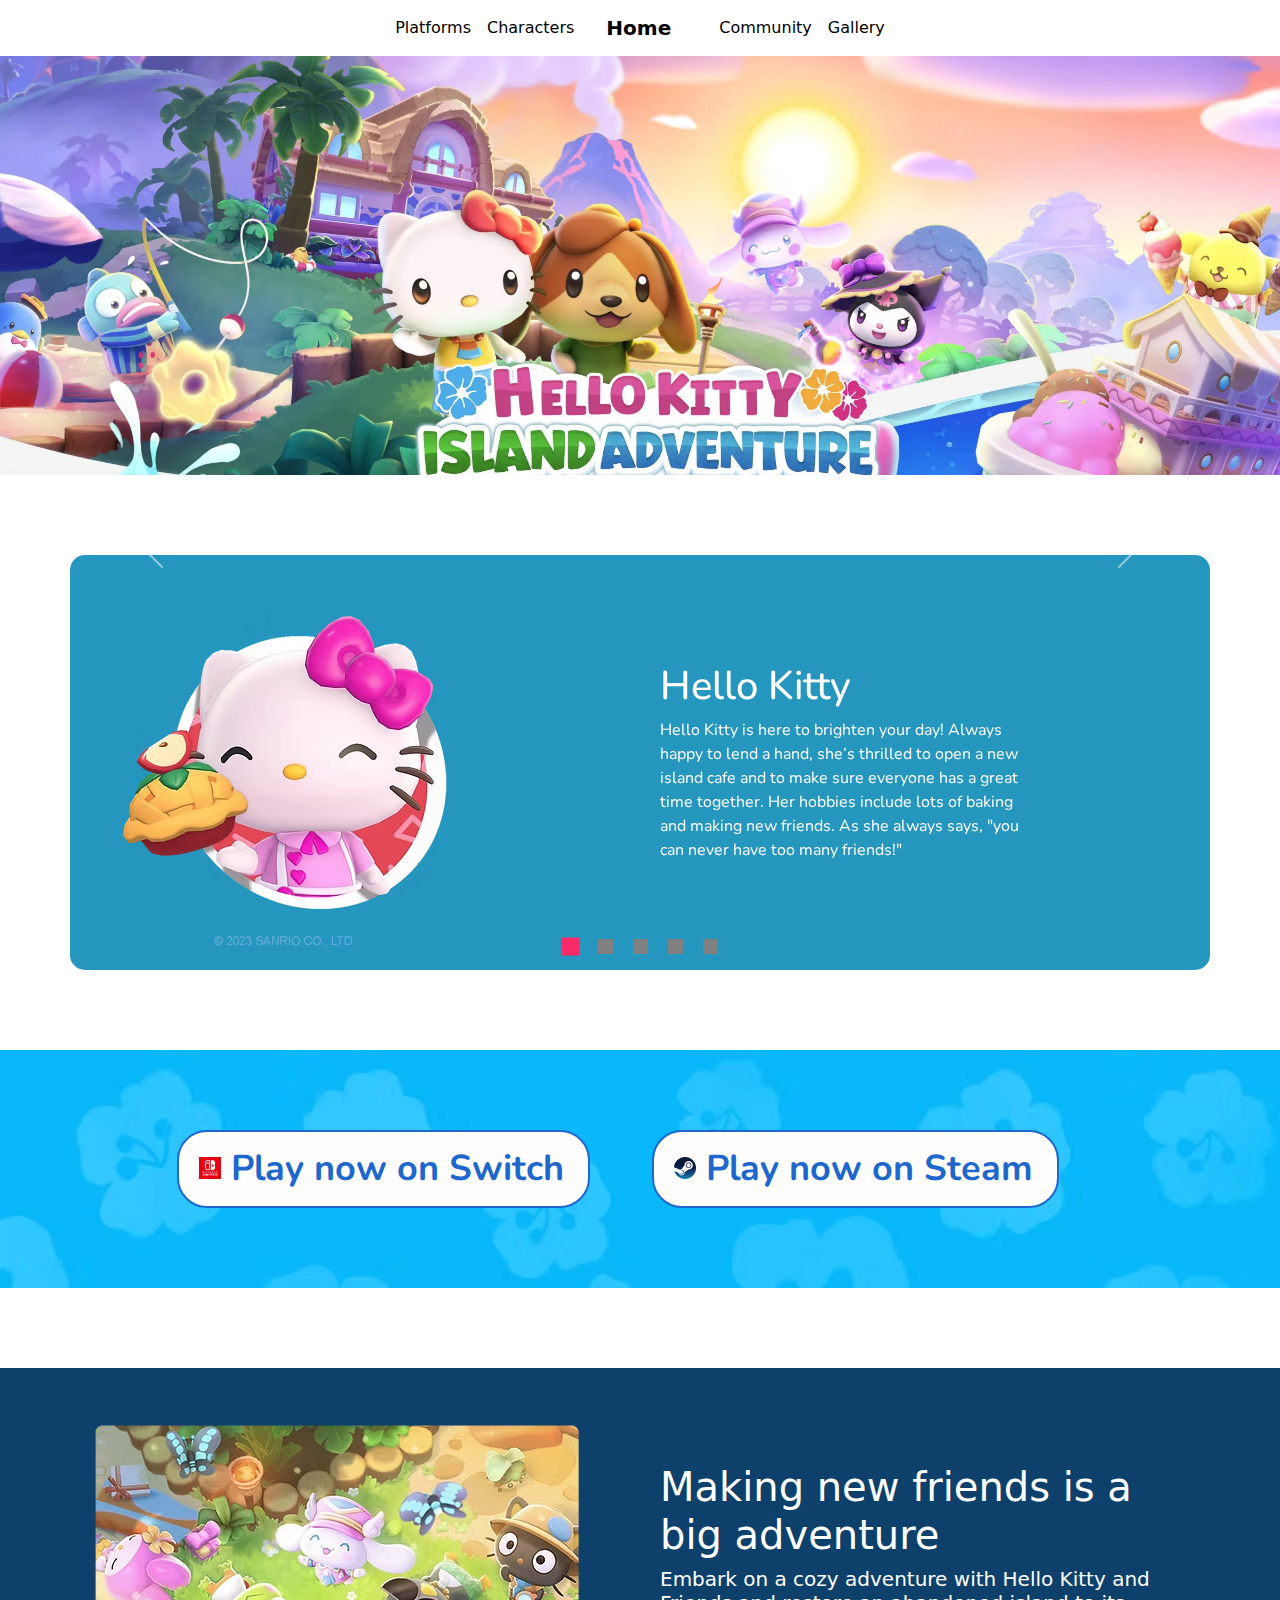
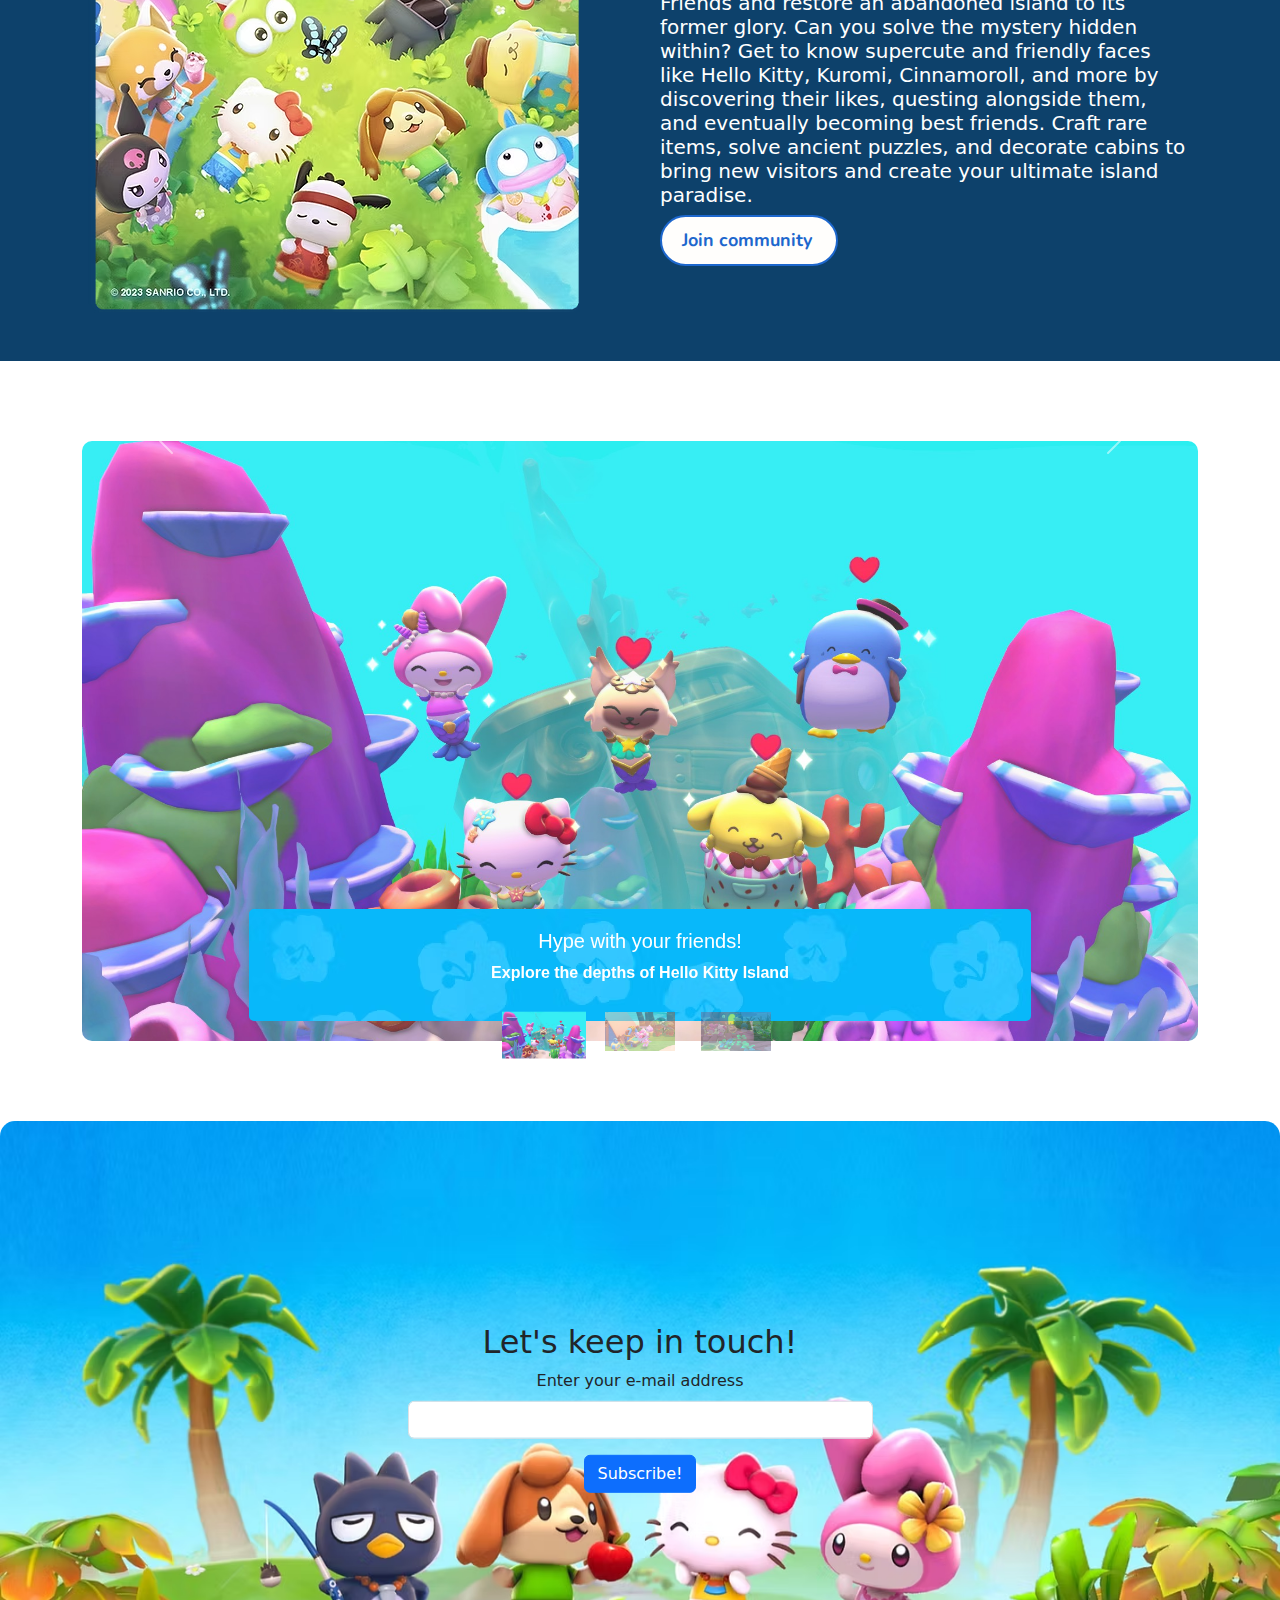
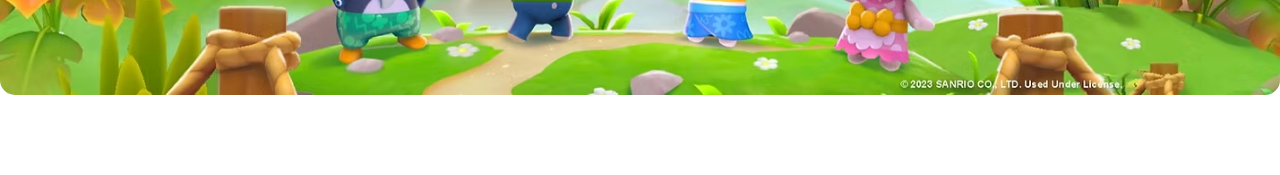
==== index.html @ 132ef20e "copied 1st verstka" ====
<!DOCTYPE html>
<html lang="ru">
<head>
    <meta charset="UTF-8">
    <title>Hello Kitty Island Adventure</title>
    <meta name="viewport" content="width=device-width, initial-scale=1.0">
    <link rel="stylesheet" href="style.css" type="text/css">
    <script src="https://cdn.jsdelivr.net/npm/bootstrap@5.3.0/dist/js/bootstrap.bundle.min.js"></script>
    <script src="https://code.jquery.com/jquery-3.5.1.min.js"></script>
    <link href="https://cdn.jsdelivr.net/npm/bootstrap@5.3.3/dist/css/bootstrap.min.css" rel="stylesheet" integrity="sha384-QWTKZyjpPEjISv5WaRU9OFeRpok6YctnYmDr5pNlyT2bRjXh0JMhjY6hW+ALEwIH" crossorigin="anonymous">
    <link rel="stylesheet" href="https://fonts.googleapis.com/css?family=Nunito">
</head>

<body>
    <img src="pics/HKIA.jpg" id="home" alt="Full-Screen Image" class="img-fluid full-screen-image vw-100">

    <!-- Navbar -->
        <div class="container">
            <nav class="navbar navbar-expand-md fixed-top">
                <div class="container">
                    <!-- <a class="navbar-brand fw-bold d-md-none" href="#">
                        Test
                    </a> -->
                    <button class="navbar-toggler" type="button" data-bs-toggle="collapse" data-bs-target="#navbarNav"
                        aria-controls="navbarNav" aria-expanded="false" aria-label="Toggle navigation">
                        <span class="navbar-toggler-icon"></span>
                    </button>
                    <div class="collapse navbar-collapse" id="navbarNav">
                        <ul class="navbar-nav mx-auto align-items-center">
                            <li class="nav-item">
                                <a class="nav-link active" aria-current="page" href="#platforms">Platforms</a>
                            </li>
                            <li class="nav-item">
                                <a class="nav-link" href="#ch">Characters</a>
                            </li>
                            <a class="navbar-brand fw-bold d-none d-md-block" href="#home">
                                Home
                            </a>
                            <li class="nav-item">
                                <a class="nav-link" href="#yap">Community</a>
                            </li>
                            <li class="nav-item">
                                <a class="nav-link" href="#gallery">Gallery</a>
                            </li>
                        </ul>
                    </div>
                </div>
            </nav>
        </div>
    
     <!-- Characters -->
    <div class="container" id="ch" style="padding:80px 0px 80px 0px;">
        <div class="carousel slide" 
     id="carouselDemo"
     data-bs-wrap="true" 
     data-bs-ride="carousel">
    
                <div class="carousel-inner">
                    
                    <div class="carousel-background">
                        

                       <div class="container">
                            <div class="row">
                                <div class="col carousel-item active">
                                    <div class="container">
                                        <div class="row d-flex flex-column flex-sm-row align-items-center">
                                            
                                            <div class="col-xl-6 col-lg-6 col-md-6">
                                                <img src="pics/HK.avif" class="img-fluid">
                                            </div>
                                            <div class="col-xl-6 col-lg-6 col-md-6" style="max-width: 420px; max-height: 300px; padding:20px;">
                                                <h1>Hello Kitty</h1>
                                                <a>
                                                Hello Kitty is here to brighten your day! 
                                                Always happy to lend a hand, she’s thrilled to open a new island cafe and 
                                                to make sure everyone has a great time together. Her hobbies include lots of 
                                                baking and making new friends. As she always says, "you can never have too many friends!"</a>
                                            </div>
                                            
                                        </div>
                                    </div>
                                </div>
                                
                                <div class="carousel-item " 
                                data-bs-interval="2000">
                                <div class="container">
                                    <div class="row d-flex flex-column flex-sm-row align-items-center">
                                        
                                        <div class="col-xl-6 col-lg-6 col-md-6">
                                            <img src="pics/MM.avif" class="img-fluid">
                                        </div>
                                        <div class="col-xl-6 col-lg-6 col-md-6" style="max-width: 420px; max-height: 300px; padding:20px;">
                                            <h1>My Melody</h1>
                                            <a>
                                                Honest, good-natured, and sweet, My Melody manages her gift shop, “Small Gift, Big Smile: 
                                                Tropical Edition”. 
                                                My Melody was invited especially to Big Adventures Park to open her new store. 
                                                She supplies everyone with 
                                                interesting things, such as souvenirs and decorations!</a>
                                        </div>
                                        
                                    </div>
                                </div>
                                </div>
                        
                                <div class="carousel-item ">
                                    <div class="container">
                                        <div class="row d-flex flex-column flex-sm-row align-items-center">
                                            
                                            <div class="col-xl-6 col-lg-6 col-md-6">
                                                <img src="pics/KU.avif" class="img-fluid">
                                            </div>
                                            <div class="col-xl-6 col-lg-6 col-md-6" style="max-width: 420px; max-height: 300px; padding:20px;">
                                                <h1>Kuromi</h1>
                                                <a>
                                                    Kuromi is cheeky but oh so charming.  She enjoys writing in her diary and reading 
                                                    romance novels. She’s the queen of all things spooky, too—so together, you can make 
                                                    the theme park have a frightfully good time!</a>
                                            </div>
                                            
                                        </div>
                                    </div>
                                </div>
                                
                                <div class="carousel-item ">
                                    <div class="container">
                                        <div class="row d-flex flex-column flex-sm-row align-items-center">
                                            
                                            <div class="col-xl-6 col-lg-6 col-md-6">
                                                <img src="pics/TX.avif" class="img-fluid">
                                            </div>
                                            <div class="col-xl-6 col-lg-6 col-md-6" style="max-width: 420px; max-height: 300px; padding:20px;">
                                                <h1>Tuxedosam</h1>
                                                <a>
                                                    As a fan of sophisticated and modern styles, Tuxedosam has opened a clothing 
                                                    shop on the island—where he can tailor new clothes for all his friends. 
                                                    Eventually, he creates a dye station to change the colors of clothes, 
                                                    allowing for nearly endless options and the wardrobe of anyone’s dreams!</a>
                                            </div>
                                            
                                        </div>
                                    </div>
                                </div>
                                
                                <div class="carousel-item ">
                                    <div class="container">
                                        <div class="row d-flex flex-column flex-sm-row align-items-center">
                                           
                                            <div class="col-xl-6 col-lg-6 col-md-6">
                                                <img src="pics/CC.avif" class="img-fluid">
                                            </div>
                                            <div class="col-xl-6 col-lg-6 col-md-6" style="max-width: 420px; max-height: 300px; padding:20px;">
                                                <h1>Cinnamoroll</h1>
                                                <a>
                                                    Cinnamoroll is a sweet pup who always wants to help his friends when needed. 
                                                    He is quite shy but very friendly, and amazingly he can fly through the air 
                                                    by floating with his huge ears. He’s so fast, he can pick up and deliver 
                                                    anything around the island in a blink of an eye (even you)!</a>
                                            </div>
                                            
                                        </div>
                                    </div>
                                </div>
                            </div>

                            <div class="row">
                                <div class="col-lg-4"></div>
                                <div class="col-lg-4">
                                    <ol class="carousel-indicators" style="padding-top:50px" >
                                        <li data-target="#carouselExampleIndicators" data-bs-slide-to="0" class="active"></li>
                                        <li data-target="#carouselExampleIndicators" data-bs-slide-to="1"></li>
                                        <li data-target="#carouselExampleIndicators" data-bs-slide-to="2"></li>
                                        <li data-target="#carouselExampleIndicators" data-bs-slide-to="3"></li>
                                        <li data-target="#carouselExampleIndicators" data-bs-slide-to="4"></li>
                                    </ol>
                                </div>
                                <div class="col-lg-4"></div>
                            </div>
                       </div>
                       

                    </div>
                    
                
            
                            <button class="carousel-control-prev" 
                            type="button"
                            data-bs-target="#carouselDemo" 
                            data-bs-slide="prev">
                                <span class="carousel-control-prev-icon"></span>
                            </button>
                        
                            <button class="carousel-control-next"
                            type="button"
                            data-bs-target="#carouselDemo"
                            data-bs-slide="next">
                            <span class="carousel-control-next-icon"></span>
                            </button>
            </div>  
        </div>
    </div>
    </div>
 
       
    <!-- Platforms -->

    <div class="platforms" id="platforms" style="padding:80px 0px 80px 0px; margin-bottom:80px;">
        <div class="container">

            <div class="row">
                <div class="col-lg-1"></div>
                <div class="col-lg-5 col-md-6 col-sm-6 col-6">
                    <button class="pl-button" data-bs-toggle="popover" title="Release date" data-bs-content="30th of Jan 2025">
                        <span class=pl-button-txt>
                            <img src="pics/sw.webp" style="padding-bottom:5px;">
                            Play now on Switch
                            
                        </span>
                    </button>
                </div>
                <div class="col-lg-5 col-md-6 col-sm-6 col-6" >
                    <button class="pl-button" data-toggle="tooltip" data-placement="right" title="Release date: 30th of Jan 2025">
                        <span class=pl-button-txt>
                            <img src="pics/st.webp" style="padding-bottom:5px;">
                            Play now on Steam
                        </span>
                    </button>
                </div>
                <div class="col-lg-1"></div>
            </div>
        </div>
    </div>

    
   

    <!-- Yap -->

    <div class="yap" id="yap">
        <div class="container ">
            <div class="row d-flex flex-column flex-sm-row align-items-center">
                
                <div class="col-xl-6 col-lg-6 col-md-12 col-sm-12">
                    <img src="pics/pic1.avif" class="img-fluid">
                </div>
                <div class="col-xl-6 col-lg-6 col-md-12 col-sm-12" style="padding:20px;">
                    <h1>Making new friends is a big adventure</h1>
                    <h5>
                        Embark on a cozy adventure with Hello Kitty and Friends and restore an abandoned island to 
                        its former glory. Can you solve the mystery hidden within?
                        Get to know supercute and friendly faces like Hello Kitty,
                        Kuromi, Cinnamoroll, and more by discovering their likes, questing alongside
                        them, and eventually becoming best friends. Craft rare 
                        items, solve ancient puzzles, and decorate cabins to bring new visitors and create your ultimate island paradise.</h5>
                    
                    <!-- Modal button -->

                    <button type="button" class="pl-button" data-bs-toggle="modal" data-bs-target="#exampleModal">
                        <span class="pl-button-txt" style="font-size:18px;">
                    
                            Join community
                            
                        </span>
                    </button>
                </div>
                
            </div>
        </div>
    </div>
        

      

     <!-- Screenshots carousel -->
     
     <div class="container" id="gallery" style="margin-bottom:80px;">
        <div class="carousel slide" 
     id="carouselDemo1"
     data-bs-wrap="true" 
     data-bs-ride="carousel">
     
         <div class="carousel-inner">
     
             <div class="carousel-item active">
                 <img src="pics/s1.jpg" class="w-100">
                 <div class="carousel-bottom">
                        <div class="carousel-caption">
                            <h5>Hype with your friends!</h5>
                            <p>
                                Explore the depths of Hello Kitty Island
                            </p>
                        </div>
                </div>
             </div>
     
             <div class="carousel-item " 
             data-bs-interval="2000">
                 <img src="pics/s2.jpg" class="w-100">
                 <div class="carousel-bottom">
                        <div class="carousel-caption">
                            <h5>Craft cool stuff</h5>
                            <p>
                                Spend hundreds of hours farming crafting resources
                            </p>
                        </div>
                </div>
             </div>
     
             <div class="carousel-item ">
                 <img src="pics/s3.jpg" class="w-100">
                 <div class="carousel-bottom">
                        <div class="carousel-caption">
                            <h5>And even more hype</h5>
                            <p>
                                Awaits you on Hello Kitty Island Adventure
                            </p>
                        </div>
                 </div>
             </div>
     
         </div>
     
         <button class="carousel-control-prev" 
         type="button"
         data-bs-target="#carouselDemo1" 
         data-bs-slide="prev">
             <span class="carousel-control-prev-icon"></span>
         </button>
     
         <button class="carousel-control-next"
         type="button"
         data-bs-target="#carouselDemo1"
         data-bs-slide="next">
         <span class="carousel-control-next-icon"></span>
     </button>
     
         <div class="carousel-indicators">
             <button type="button" class="active"
                 data-bs-target="#carouselDemo1"
                 data-bs-slide-to="0">
                 <img src="pics/s1.jpg" />
             </button>
     
             <button type="button" 
             data-bs-target="#carouselDemo1"
             data-bs-slide-to="1">
                 <img src="pics/s2.jpg" />
             </button>
     
             <button type="button"
             data-bs-target="#carouselDemo1"
             data-bs-slide-to="2">
                 <img src="pics/s3.jpg" />
             </button>
         </div>
     
     </div>
     
     </div>


    <!-- Modal window -->
    <div class="modal fade" id="exampleModal" tabindex="-1" aria-labelledby="exampleModalLabel" aria-hidden="true">
        <div class="modal-dialog modal-dialog-centered">
            <div class="modal-content">
                <div class="modal-header">
                    <h5 class="modal-title" id="exampleModalLabel">Discord community Link</h5>
                    <button type="button" class="btn-close" data-bs-dismiss="modal" aria-label="Close"></button>
                </div>
            </div>
        </div>
    </div>

       
   

         <!-- Email -->

    <section class="text-center position-relative" style="margin-bottom:80px;">
        <img src="pics/pic2.avif" class="img-fluid" alt="" style="border-radius:15px;">
        <div class="position-absolute top-50 start-0 end-0 translate-middle-y mx-auto">
                        <h2>Let's keep in touch!</h2>
                        <div class="container">
                          
                            <div class="email1 col-md-5 mx-auto ">
                                        <form id="emailForm" class="needs-validation" novalidate>
                                                <div class="mb-3">
                                                    <label for="email" class="form-label">Enter your e-mail address</label>
                                                    <input type="email" class="form-control" id="email" name="email" required>
                                                    
                                                    <div class="invalid-feedback">
                                                        Please enter a valid email address.
                                                    </div>
                                                    
                                                </div>
                                                <button type="submit" class="btn btn-primary">Subscribe!</button>
                                        </form>
                                </div>
                            </div>
                           
                    
        </div>
    </section>

    <script>$(function () {
        $('[data-toggle="tooltip"]').tooltip()
      })</script>
    
    <script>
        (function () {
            'use strict'
            var forms = document.querySelectorAll('.needs-validation')
            Array.prototype.slice.call(forms).forEach(function (form) {
                form.addEventListener('submit', function (event) {
                    if (!form.checkValidity()) {
                        event.preventDefault()
                        event.stopPropagation()
                    }
                    form.classList.add('was-validated')
                }, false)
            })
        })()
    </script>

    <script>
        var popoverTriggerList = [].slice.call(document.querySelectorAll('[data-bs-toggle="popover"]'));
        var popoverList = popoverTriggerList.map(function (popoverTriggerEl) {
            return new bootstrap.Popover(popoverTriggerEl);
        });
    </script>




    

</body>
---- style.css ----
body {
    background-color: #c8f4fc;
    font-family: "Nunito", sans-serif;
}

.modal-background {
    background-image: url('https://hellokittyislandadventure.wiki.gg/images/thumb/e/e6/Site-logo.png/550px-Site-logo.png'); 
    background-size: cover;
    background-position: center;
}
.full-screen-image {
    object-fit: cover; 
}
.platforms {
background: url('pics/bk.png');
background-repeat: no-repeat !important;
background-size: cover !important;
background-position: center;
}


.carousel-container {
    max-width: 900px; 
    margin: auto;
    overflow: hidden;
    position: relative;
}
.carousel-background {
    display: flex;
    padding:20px;
    background-color: #2596be; 
    font-family: "Nunito", sans-serif;
    color:#FFF;
    border-radius: 15px;
}





.carousel-item {
    justify-content: center; 
    align-items:  center;
}

.carousel-item img {
    border-radius: 10px; 
    max-height:600px;
}

@media (max-width: 580px) {
    .carousel-caption {
    visibility: hidden;
    }  
}

.carousel-caption {
    background: url('pics/bk.png');
    padding: 15px;
    border-radius: 5px;
    font-family: "Montserrat", sans-serif;
    font-weight: bold;
}

.carousel-control-prev, .carousel-control-next {
    width: 5%; /* Smaller button area */
}


.card {
margin: 0 0.5em;
box-shadow: 2px 6px 8px 0 rgba(22, 22, 26, 0.18);
border: none;
}
.carousel-control-prev,
.carousel-control-next {
background-color: #910e0e;
width: 6vh;
height: 6vh;
border-radius: 50%;
top: 50%;
transform: translateY(-50%);
}

.card .img-wrapper {
max-width: 100%;
height: 13em;
display: flex;
justify-content: center;
align-items: center;
}
.card img {
max-height: 100%;
}
@media (max-width: 767px) {
.card .img-wrapper {
height: 17em;
}
}



.carousel-indicators {
display: flex;
justify-content: center;
gap: 20px; 
margin-bottom: 15px;
}

/* all indicators */
.carousel-indicators li {
width: 15px;
height: 15px;
background-color: gray;
transition: background-color 0.3s ease-in-out, transform 0.2s ease-in-out;
list-style-type: none;
}



.carousel-indicators img{
    width: 70px;
    display: block;
}
.carousel-indicators button{
    width: max-content!important;
}
.carousel-indicators{
    position: unset;
}


.carousel-indicators .active {
background-color: rgb(250, 41, 104); 
transform: scale(1.2); 
}


@media (max-width: 992px) {
.test {
font-size:14px;
}
}

@media (max-width: 768px) {
.test {
font-size:12px;
}
}

/* Small screens (Phones: < 768px) */
@media (max-width: 767px) {
h1 {
font-size: 1rem; 
}
h2 {
font-size: 1rem; 
}
h3 {
font-size: 1.5rem; 
}
}

.pl-button {
transition: all 0.3s ease-in-out; 
background: #FFFEFC;
border-radius: 30px;
border: 2px solid rgb(29, 103, 205);
padding: 10px 20px;
cursor: pointer;
display: inline-flex;
align-items: center;
justify-content: center;
}


.pl-button-txt {
transition: color 0.3s ease-in-out, transform 0.3s ease-in-out;
margin-right: 4px;
font-size: 36px;
color: #1D67CD;
font-family: "Nunito", sans-serif;
font-weight: 700;
display: inline-block;
}

@media (max-width: 750px) {
.pl-button-txt {
font-size:18px;
}
}

@media (max-width: 376px) {
.pl-button-txt {
font-size:14px;
}
}

.pl-button:hover {
background: rgb(29, 103, 205); 
border-color: #144D99;
}

.pl-button:hover .pl-button-txt {
color: #FFF; 
transform: scale(1.05); 
}


.pl-button:active {
transform: scale(0.95); 
}

.mailform {
background: url('pics/pic2.avif');
background-repeat: no-repeat !important;
background-position: center;
}
@media (max-width: 768px) {
.email1 {
width: 70%;
}
}


.yap {
    background-color: #0d416b; 
    color:#FFF;
    padding:40px 0px 40px 0px;
    margin-bottom:80px;
}

.navbar {
background-color: #ffffff;
}
.navbar .navbar-nav .nav-link {
color: #000000;
}
@media screen and (min-width: 768px) {
.navbar-brand {
margin-right: 0;
padding: 0 1.5rem;
}
}
@media screen and (min-width: 1200px) {
.navbar .navbar-nav .nav-link {
padding: 0.5rem 2rem;
}
.container {
width: 80%;
}
}
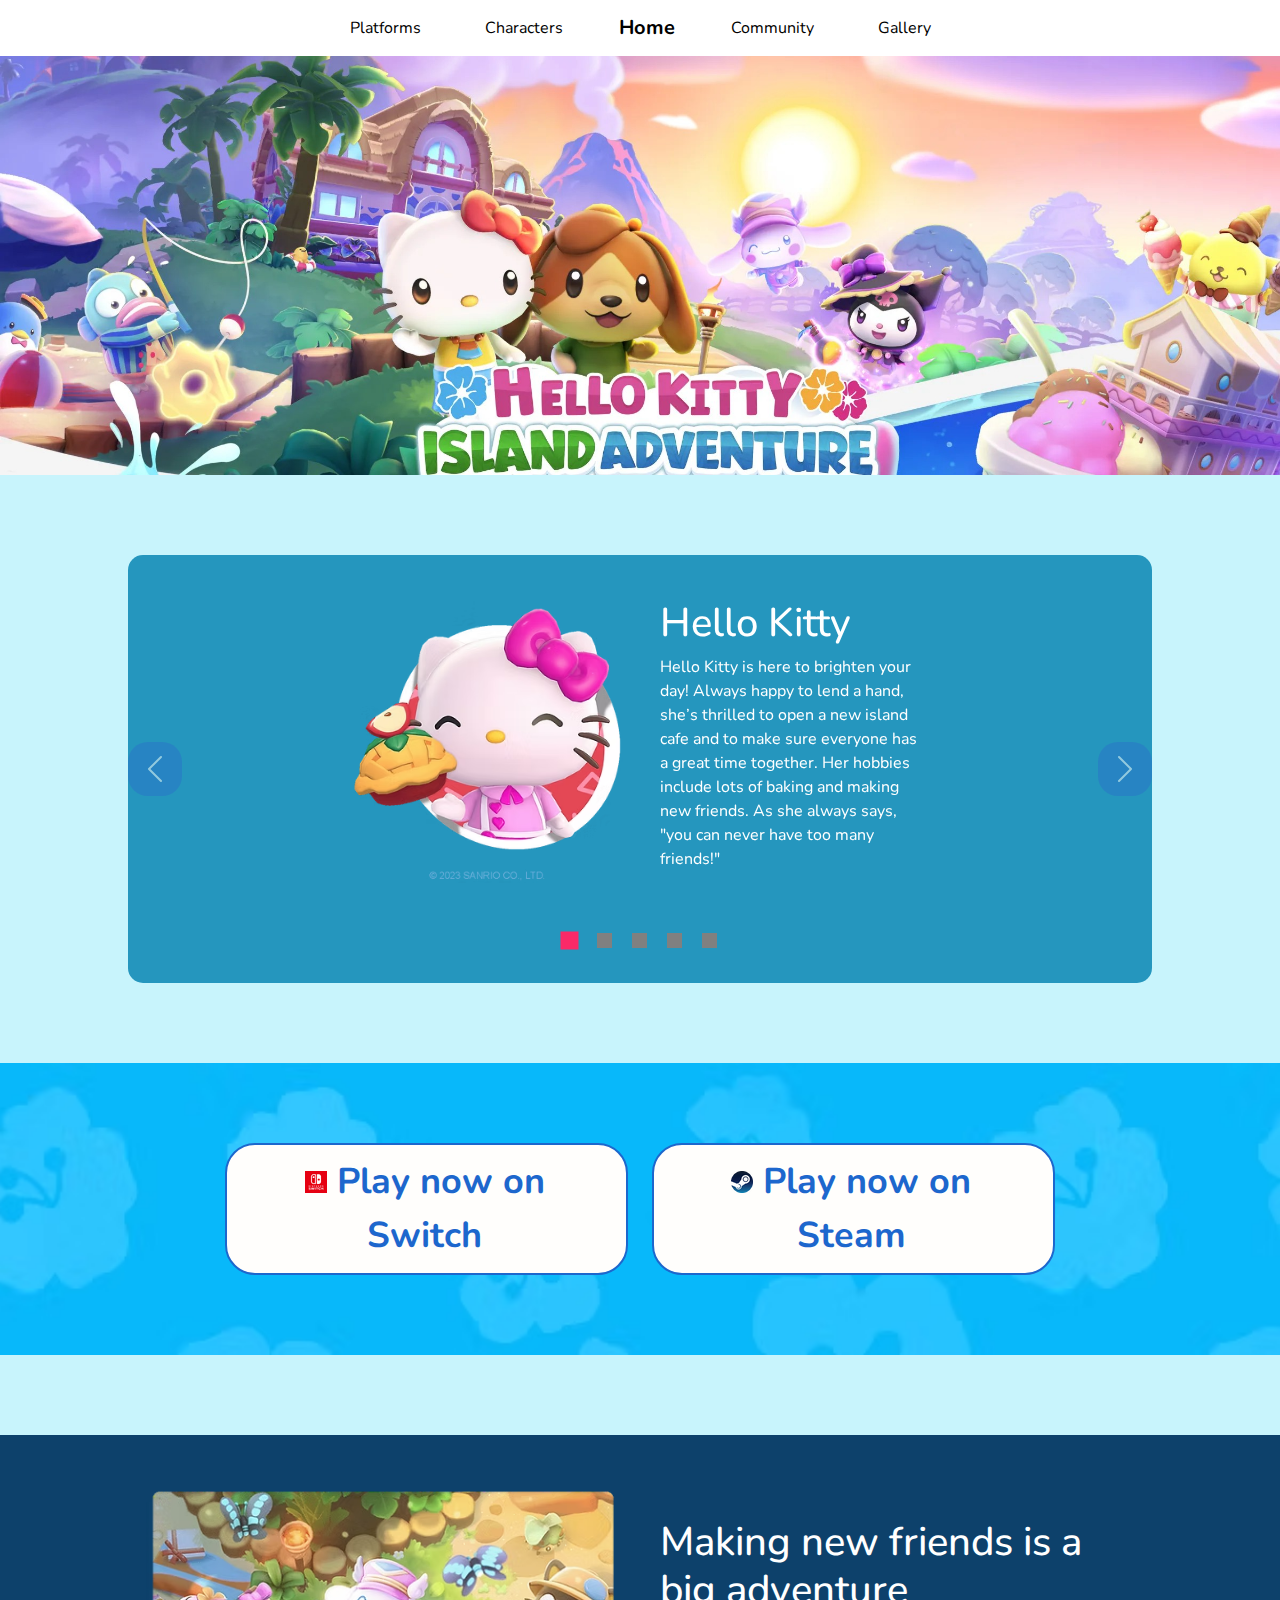
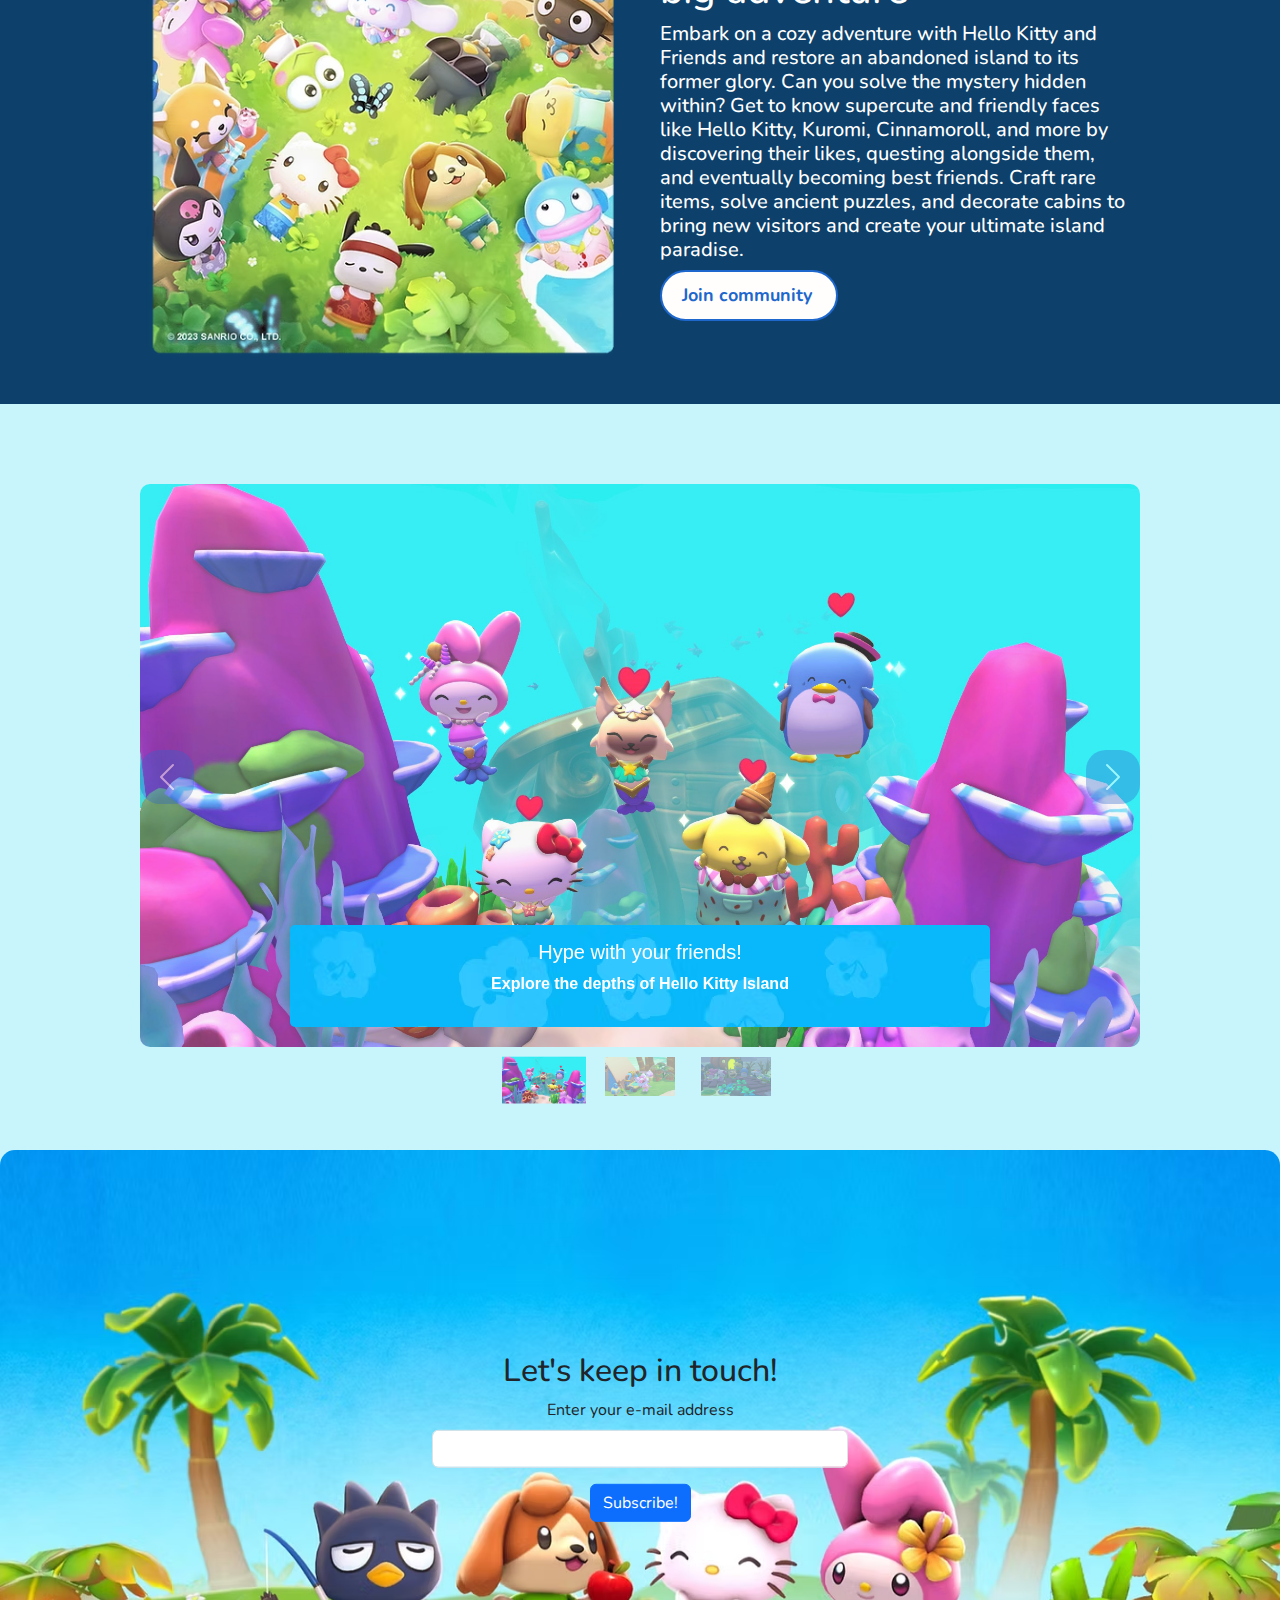
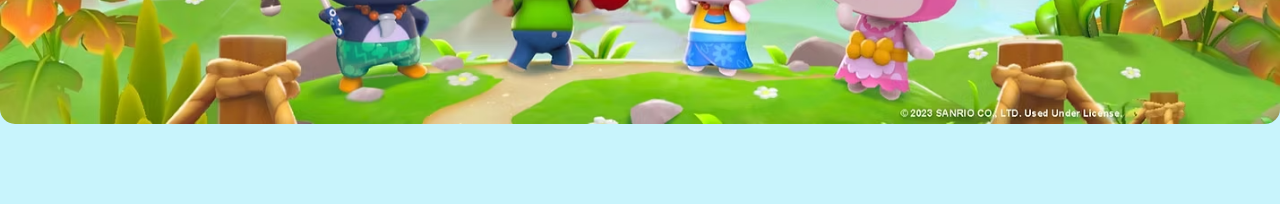
==== commit 3198cbf8: "navbar in separated file, start with f1 live server!!!" ====
--- a/index.html
+++ b/index.html
@@ -4,50 +4,19 @@
     <meta charset="UTF-8">
     <title>Hello Kitty Island Adventure</title>
     <meta name="viewport" content="width=device-width, initial-scale=1.0">
-    <link rel="stylesheet" href="style.css" type="text/css">
     <script src="https://cdn.jsdelivr.net/npm/bootstrap@5.3.0/dist/js/bootstrap.bundle.min.js"></script>
     <script src="https://code.jquery.com/jquery-3.5.1.min.js"></script>
     <link href="https://cdn.jsdelivr.net/npm/bootstrap@5.3.3/dist/css/bootstrap.min.css" rel="stylesheet" integrity="sha384-QWTKZyjpPEjISv5WaRU9OFeRpok6YctnYmDr5pNlyT2bRjXh0JMhjY6hW+ALEwIH" crossorigin="anonymous">
+    <link rel="stylesheet" href="style.css" type="text/css">
     <link rel="stylesheet" href="https://fonts.googleapis.com/css?family=Nunito">
+
 </head>
 
 <body>
     <img src="pics/HKIA.jpg" id="home" alt="Full-Screen Image" class="img-fluid full-screen-image vw-100">
 
-    <!-- Navbar -->
-        <div class="container">
-            <nav class="navbar navbar-expand-md fixed-top">
-                <div class="container">
-                    <!-- <a class="navbar-brand fw-bold d-md-none" href="#">
-                        Test
-                    </a> -->
-                    <button class="navbar-toggler" type="button" data-bs-toggle="collapse" data-bs-target="#navbarNav"
-                        aria-controls="navbarNav" aria-expanded="false" aria-label="Toggle navigation">
-                        <span class="navbar-toggler-icon"></span>
-                    </button>
-                    <div class="collapse navbar-collapse" id="navbarNav">
-                        <ul class="navbar-nav mx-auto align-items-center">
-                            <li class="nav-item">
-                                <a class="nav-link active" aria-current="page" href="#platforms">Platforms</a>
-                            </li>
-                            <li class="nav-item">
-                                <a class="nav-link" href="#ch">Characters</a>
-                            </li>
-                            <a class="navbar-brand fw-bold d-none d-md-block" href="#home">
-                                Home
-                            </a>
-                            <li class="nav-item">
-                                <a class="nav-link" href="#yap">Community</a>
-                            </li>
-                            <li class="nav-item">
-                                <a class="nav-link" href="#gallery">Gallery</a>
-                            </li>
-                        </ul>
-                    </div>
-                </div>
-            </nav>
-        </div>
-    
+    <div id="navbar"></div>
+
      <!-- Characters -->
     <div class="container" id="ch" style="padding:80px 0px 80px 0px;">
         <div class="carousel slide" 
@@ -403,7 +372,19 @@
         </div>
     </section>
 
-    <script>$(function () {
+  
+    <script>
+        fetch('navbar.html')
+          .then(response => response.text()) 
+          .then(data => {
+            document.getElementById('navbar').innerHTML = data; 
+          })
+      </script>
+
+
+
+    <script>
+    $(function () {
         $('[data-toggle="tooltip"]').tooltip()
       })</script>
     
--- a/style.css
+++ b/style.css
@@ -74,12 +74,13 @@
 }
 .carousel-control-prev,
 .carousel-control-next {
-background-color: #910e0e;
+
 width: 6vh;
 height: 6vh;
-border-radius: 50%;
 top: 50%;
 transform: translateY(-50%);
+background-color: #2d65ceb4;
+border-radius:20px;
 }
 
 .card .img-wrapper {
